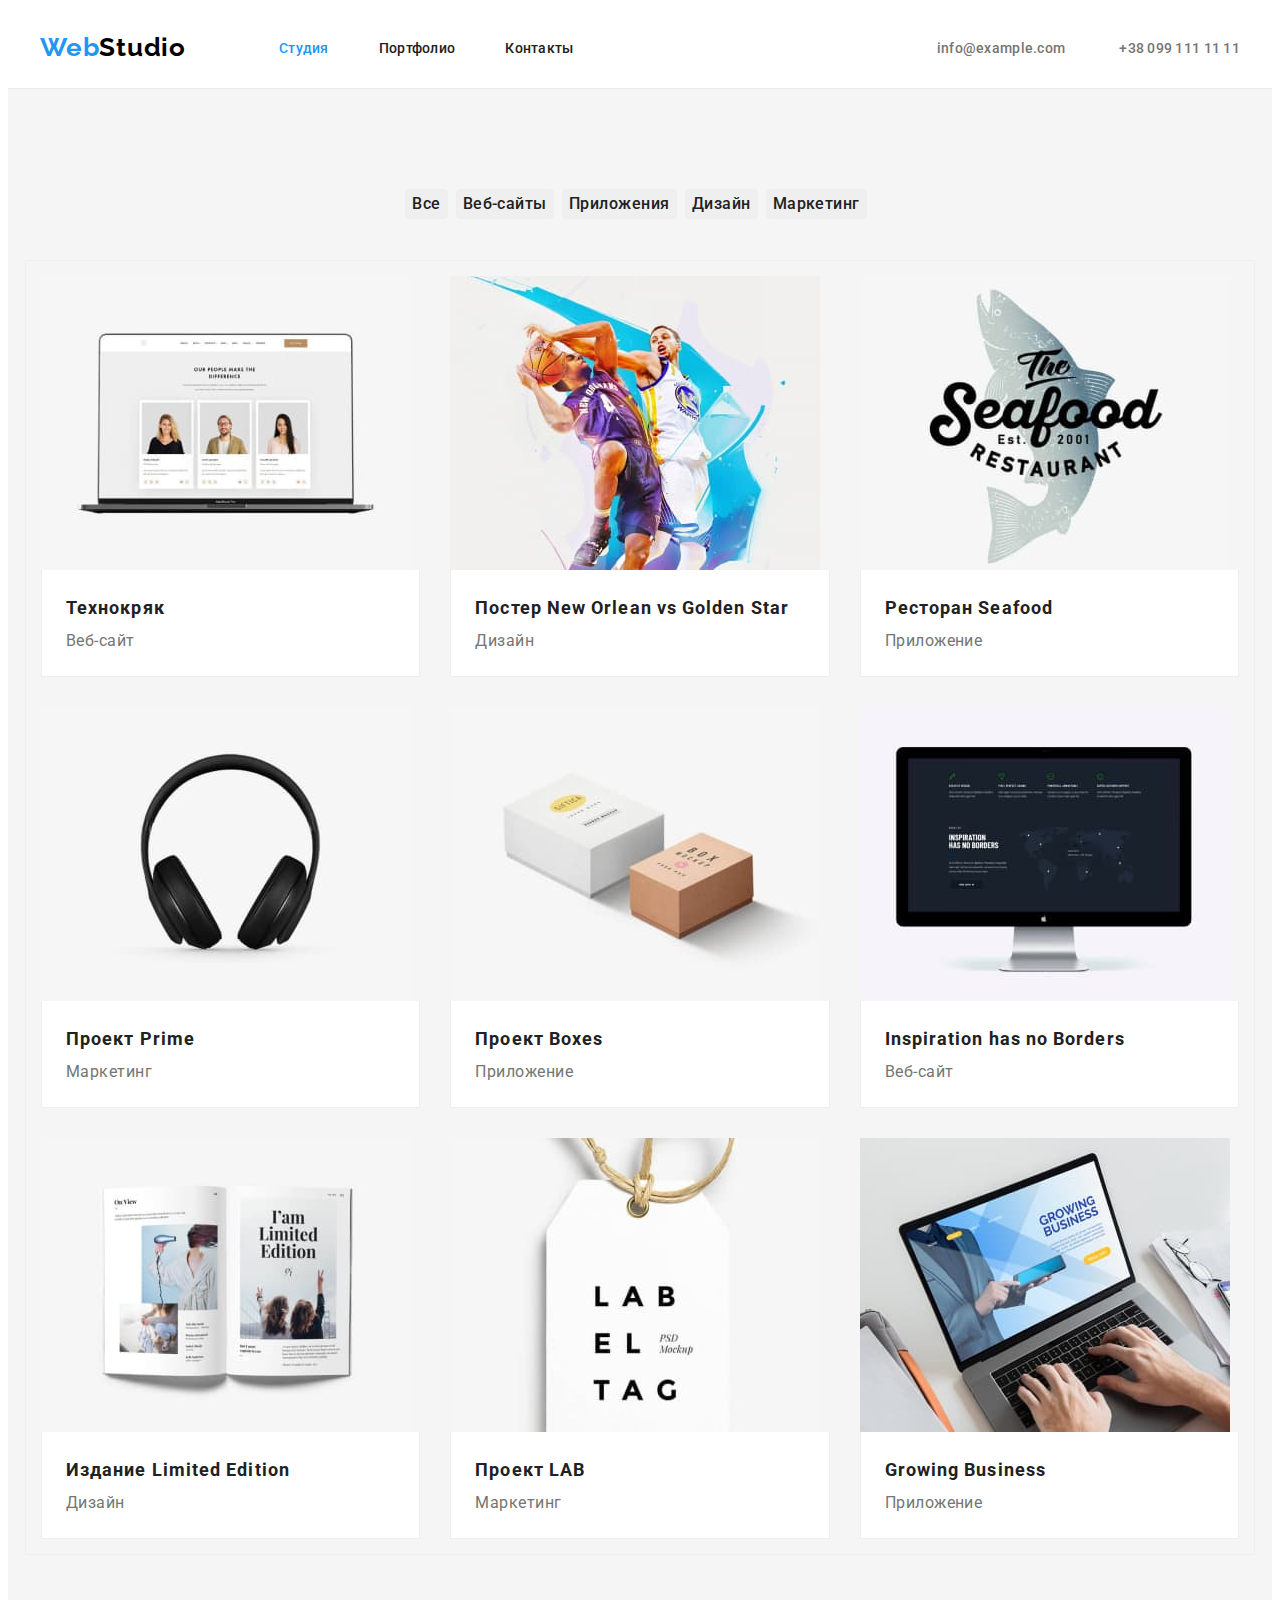
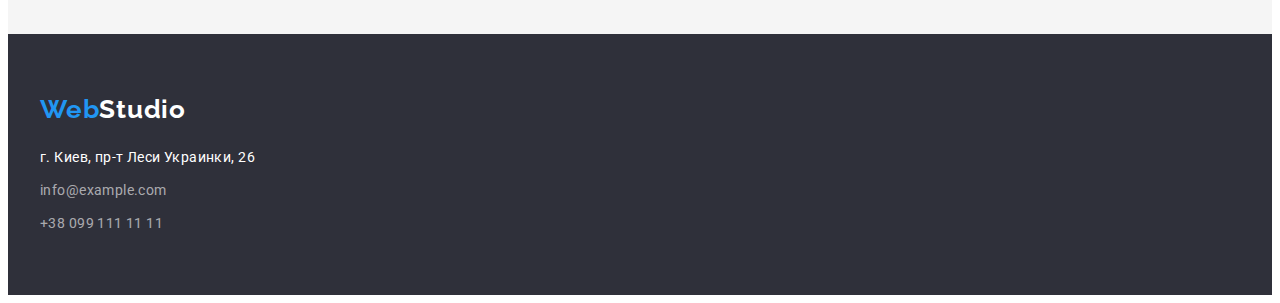
==== portfolio.html @ bb8dd471 "HW 3" ====
<!DOCTYPE html>
<html lang="ru">
  <head>
    <meta charset="UTF-8" />
    <meta http-equiv="X-UA-Compatible" content="IE=edge" />
    <meta name="viewport" content="width=device-width, initial-scale=1.0" />
    <title>WebStudio</title>
    <link rel="preconnect" href="https://fonts.googleapis.com" />
    <link rel="preconnect" href="https://fonts.gstatic.com" crossorigin />
    <link
      href="https://fonts.googleapis.com/css2?family=Raleway:wght@700&family=Roboto:wght@400;500;700;900&display=swap"
      rel="stylesheet"
    />
    <link
      rel="stylesheet"
      href="https://cdnjs.cloudflare.com/ajax/libs/modern-normalize/1.1.0/modern-normalize.min.css"
      integrity="sha512-wpPYUAdjBVSE4KJnH1VR1HeZfpl1ub8YT/NKx4PuQ5NmX2tKuGu6U/JRp5y+Y8XG2tV+wKQpNHVUX03MfMFn9Q=="
      crossorigin="anonymous"
      referrerpolicy="no-referrer"
    />
    <link rel="stylesheet" href="./css/styles.css" />
  </head>
  <body>
    <header class="header">
      <div class="container">
        <a href="./index.html" class="header-logo link logo">Web<span>Studio</span></a>
        <nav class="header-nav">
          <ul class="header-list list">
            <li class="header-item">
              <a href="./index.html" class="header-link link current">Студия</a>
            </li>
            <li class="header-item">
              <a href="./portfolio.html" class="header-link link">Портфолио</a>
            </li>
            <li class="header-item"><a href="" class="header-link link">Контакты</a></li>
          </ul>
        </nav>
        <div class="heder-connect">
          <a href="mailto:info@example.com" class="header-mail link">info@example.com</a>
          <a href="tel:+380991111111" class="header-tel link">+38 099 111 11 11</a>
        </div>
      </div>
    </header>
    <main>
      <section class="portfolio">
        <div class="container">
          <h1 class="visually-hidden">Портфолио</h1>
          <ul class="filter-list-btn list">
            <li><button type="button" class="filter-btn btn">Все</button></li>
            <li><button type="button" class="filter-btn btn">Веб-сайты</button></li>
            <li><button type="button" class="filter-btn btn">Приложения</button></li>
            <li><button type="button" class="filter-btn btn">Дизайн</button></li>
            <li><button type="button" class="filter-btn btn">Маркетинг</button></li>
          </ul>
        </div>
        <div class="container">
          <ul class="portfolio-list list">
            <li class="portfolio-item">
              <img src="images/image1.jpg" alt="Веб-сайт" width="370" height="294" />
              <div class="portfolio-border">
                <h3 class="portfolio-item-title">Технокряк</h3>
                <p class="portfolio-item-text">Веб-сайт</p>
              </div>
            </li>
            <li class="portfolio-item">
              <img src="images/image2.jpg" alt="Постер" width="370" height="294" />
              <div class="portfolio-border">
                <h3 class="portfolio-item-title">Постер New Orlean vs Golden Star</h3>
                <p class="portfolio-item-text">Дизайн</p>
              </div>
            </li>
            <li class="portfolio-item">
              <img src="images/image3.jpg" alt="Ресторан" width="370" height="294" />
              <div class="portfolio-border">
                <h3 class="portfolio-item-title">Ресторан Seafood</h3>
                <p class="portfolio-item-text">Приложение</p>
              </div>
            </li>
            <li class="portfolio-item">
              <img src="images/image4.jpg" alt="Проект" width="370" height="294" />
              <div class="portfolio-border">
                <h3 class="portfolio-item-title">Проект Prime</h3>
                <p class="portfolio-item-text">Маркетинг</p>
              </div>
            </li>
            <li class="portfolio-item">
              <img src="images/image5.jpg" alt="Проект" width="370" height="294" />
              <div class="portfolio-border">
                <h3 class="portfolio-item-title">Проект Boxes</h3>
                <p class="portfolio-item-text">Приложение</p>
              </div>
            </li>
            <li class="portfolio-item">
              <img src="images/image6.jpg" alt="Веб-сайт" width="370" height="294" />
              <div class="portfolio-border">
                <h3 class="portfolio-item-title">Inspiration has no Borders</h3>
                <p class="portfolio-item-text">Веб-сайт</p>
              </div>
            </li>
            <li class="portfolio-item">
              <img src="images/image7.jpg" alt="Издание" width="370" height="294" />
              <div class="portfolio-border">
                <h3 class="portfolio-item-title">Издание Limited Edition</h3>
                <p class="portfolio-item-text">Дизайн</p>
              </div>
            </li>
            <li class="portfolio-item">
              <img src="images/image8.jpg" alt="Проект" width="370" height="294" />
              <div class="portfolio-border">
                <h3 class="portfolio-item-title">Проект LAB</h3>
                <p class="portfolio-item-text">Маркетинг</p>
              </div>
            </li>
            <li class="portfolio-item">
              <img src="images/image9.jpg" alt="Приложение" width="370" height="294" />
              <div class="portfolio-border">
                <h3 class="portfolio-item-title">Growing Business</h3>
                <p class="portfolio-item-text">Приложение</p>
              </div>
            </li>
          </ul>
        </div>
      </section>
    </main>
    <footer class="footer">
      <div class="container">
        <a href="./index.html" class="footer-logo link logo">Web<span>Studio</span></a>
        <address class="footer-contacts">
          <ul class="footer-list list">
            <li class="footer-item">
              <a
                href="https://bit.ly/3pXMvUd"
                target="_blank"
                rel="noopener noreferrer"
                class="footer-address link"
                >г. Киев, пр-т Леси Украинки, 26</a
              >
            </li>
            <li class="footer-item">
              <a href="mailto:info@example.com" class="footer-mail link">info@example.com</a>
            </li>
            <li class="footer-item">
              <a href="tel:+380991111111" class="footer-tel link">+38 099 111 11 11</a>
            </li>
          </ul>
        </address>
      </div>
    </footer>
  </body>
</html>
---- css/styles.css ----
:root {
  --first-title-color: #212121;
  --second-title-color: #757575;
  --first-btn-color: #212121;
  --second-btn-color: #757575;
  --accent-color: #2196f3;
}
p,
h1,
h2,
h3,
h4,
h5,
h6 {
  margin: 0;
}
ul,
ol {
  margin: 0;
  padding-left: 0;
}
address {
  font-style: normal;
}
a {
  color: currentColor;
}
button {
  cursor: pointer;
}
img {
  display: block;
}
body {
  font-family: 'Roboto', sans-serif;
  color: var(--first-title-color);
}
section {
  padding-top: 94px;
  padding-bottom: 94px;
}
.list {
  list-style: none;
}
.link {
  text-decoration: none;
}
.container {
  width: 1200px;
  margin-left: auto;
  margin-right: auto;
  padding-left: 15px;
  padding-right: 15px;
}
.logo {
  font-family: 'Raleway', sans-serif;
  font-style: normal;
  font-weight: 700;
  font-size: 26px;
  line-height: calc(31 / 26);
  letter-spacing: 0.03em;
  color: var(--accent-color);
}
.title {
  font-weight: 700;
  font-size: 36px;
  line-height: calc(42 / 36);
  text-align: center;
  letter-spacing: 0.03em;
  color: var(--first-title-color);
}
.visually-hidden {
  position: absolute;
  white-space: nowrap;
  width: 1px;
  height: 1px;
  overflow: hidden;
  border: 0;
  padding: 0;
  clip: rect(0 0 0 0);
  clip-path: inset(50%);
  margin: -1px;
}
.header-list .link.current {
  color: var(--accent-color);
}
/*----------HEADER----------*/
.header {
  padding-top: 24px;
  padding-bottom: 25px;
  border-bottom: 1px solid #ececec;
}
.header > .container {
  display: flex;
  align-items: center;
}
.header-logo span {
  color: #000000;
}
.header-logo {
  margin-right: 93px;
}
.header-list {
  display: flex;
}
.header-link {
  font-weight: 500;
  font-size: 14px;
  line-height: calc(16 / 14);
  letter-spacing: 0.02em;
  color: var(--first-title-color);
  padding: 32px 0;
}
.header-item:not(:last-child) {
  margin-right: 50px;
}
.header-link:hover,
.header-link:focus {
  color: var(--accent-color);
}
.header-mail {
  font-weight: 500;
  font-size: 14px;
  line-height: calc(16 / 14);
  letter-spacing: 0.02em;
  color: var(--second-title-color);
  margin-right: 50px;
}
.header-mail:hover,
.header-mail:focus {
  color: var(--accent-color);
}
.header-tel {
  font-weight: 500;
  font-size: 14px;
  line-height: calc(16 / 14);
  letter-spacing: 0.02em;
  color: var(--second-title-color);
}
.header-tel:hover,
.header-tel:focus {
  color: var(--accent-color);
}
.heder-connect {
  margin-left: auto;
}
/*----------SLOGAN----------*/
.slogan {
  background-color: #2f303a;
  padding-top: 0;
  padding-bottom: 0;
}
.slogan-container {
  padding-top: 200px;
  padding-bottom: 200px;
  margin-left: auto;
  margin-right: auto;
  text-align: center;
}
.slogan-title {
  font-weight: 900;
  font-size: 44px;
  line-height: calc(60 / 44);
  text-align: center;
  letter-spacing: 0.06em;
  color: #ffffff;
  text-transform: uppercase;

  max-width: 696px;
  margin: 0 auto 0 auto;
}

.slogan-title-btn {
  font-family: inherit;
  font-style: normal;
  font-weight: 700;
  font-size: 16px;
  line-height: calc(30 / 16);
  display: flex;
  align-items: center;
  text-align: center;
  letter-spacing: 0.06em;
  color: #ffffff;
  background-color: var(--accent-color);

  margin-top: 30px auto 0;
  display: block;
  padding: 10px 32px;
  min-width: 216px;
  height: 50px;
  margin-left: auto;
  margin-right: auto;
  border: 1px solid var(--accent-color);
  border-radius: 4px;
}
.slogan-title-btn:hover,
.slogan-title-btn:focus {
  background: #188ce8;
  border: 1px solid #188ce8;
  border-radius: 4px;
}
/*----------ABOUT----------*/
.about {
  background: #f5f5f5;
  padding-bottom: 0;
}
.about-item:not(:last-child) {
  margin-right: 30px;
}
.about-list {
  display: flex;
}
.about-item {
  max-width: 270px;
}
.about-item-title {
  font-weight: 700;
  font-size: 14px;
  line-height: calc(16 / 14);
  letter-spacing: 0.03em;
  text-transform: uppercase;
  color: var(--first-title-color);
  margin-bottom: 10px;
}
.about-text {
  font-size: 14px;
  line-height: calc(24 / 14);
  letter-spacing: 0.03em;
  color: var(--second-title-color);
  padding-bottom: 10px;
}
/*----------WORK----------*/
.work {
  background: #f5f5f5;
}
.work-title {
  margin-bottom: 50px;
}
.work-list {
  display: flex;
}
.work-item:not(:last-child) {
  margin-right: 30px;
}
/*----------TEAM----------*/
.team {
  background: #f5f4fa;
}
.team-title {
  margin-bottom: 50px;
}
.team-list {
  display: flex;
  gap: 30px;
}
.team-item {
  background: #ffffff;
  width: calc((100%-60px) / 3);
  border: 1px solid #eeeeee;
  border-radius: 0 0 4px 4px;
}
.team-item-title {
  font-weight: 500;
  font-size: 16px;
  line-height: calc(19 / 16);
  text-align: center;
  letter-spacing: 0.03em;
  color: var(--first-title-color);
  margin-top: 30px;
  margin-bottom: 10px;
}
.team-text {
  font-size: 16px;
  line-height: calc(19 / 16);
  text-align: center;
  letter-spacing: 0.03em;
  color: var(--second-title-color);
  margin-bottom: 30px;
}
/*----------FOOTER----------*/
.footer {
  background: #2f303a;
  padding: 60px auto;
}
.footer-logo {
  margin-bottom: 20px;
  display: block;
  padding-top: 60px;
}
.footer-logo span {
  color: #ffffff;
}
.footer-address {
  display: block;
  font-size: 14px;
  line-height: calc(24 / 14);
  letter-spacing: 0.03em;
  color: #ffffff;
  margin-bottom: 9px;
}
.footer-mail {
  display: block;
  font-size: 14px;
  line-height: calc(24 / 14);
  letter-spacing: 0.03em;
  color: rgba(255, 255, 255, 0.6);
  margin-bottom: 9px;
}
.footer-tel {
  display: block;
  font-size: 14px;
  line-height: calc(24 / 14);
  letter-spacing: 0.03em;
  color: rgba(255, 255, 255, 0.6);
  padding-bottom: 60px;
}
/*----------FILTER----------*/
.filter-list-btn {
  display: flex;
  justify-content: center;
  padding: 6px 22px;
  margin-bottom: 50px;
}
.filter-btn {
  font-family: inherit;
  font-style: normal;
  font-weight: 500;
  font-size: 16px;
  line-height: calc(26 / 16);
  text-align: center;
  letter-spacing: 0.03em;
  color: var(--first-btn-color);
  border: 1px solid #eeeeee;
  border-radius: 4px;
}
.filter-btn:not(last-child) {
  margin-right: 8px;
}
.filter-btn:hover,
.filter-btn:focus {
  color: #ffffff;
  background: var(--accent-color);
  border-color: 1px solid var(--accent-color);
  border-radius: 4px;
}
/*----------PORTFOLIO----------*/
.portfolio {
  background: #f5f5f5;
}
.portfolio-list {
  display: flex;
  flex-wrap: wrap;
  margin: -15px;
  border: 1px solid #eeeeee;
}
.portfolio-item {
  width: calc(100% / 3 - 30px);
  margin: 15px;
}
.portfolio-border {
  border: 1px solid #eeeeee;
  border-top: none;
  background-color: #fff;
  padding: 20px 24px;
  max-width: 370px;
}
.portfolio-item-title {
  font-weight: 700;
  font-size: 18px;
  line-height: calc(36 / 18);
  letter-spacing: 0.06em;
  color: var(--first-title-color);
}
.portfolio-item-text {
  font-size: 16px;
  line-height: calc(30 / 16);
  letter-spacing: 0.03em;
  color: var(--second-title-color);
}
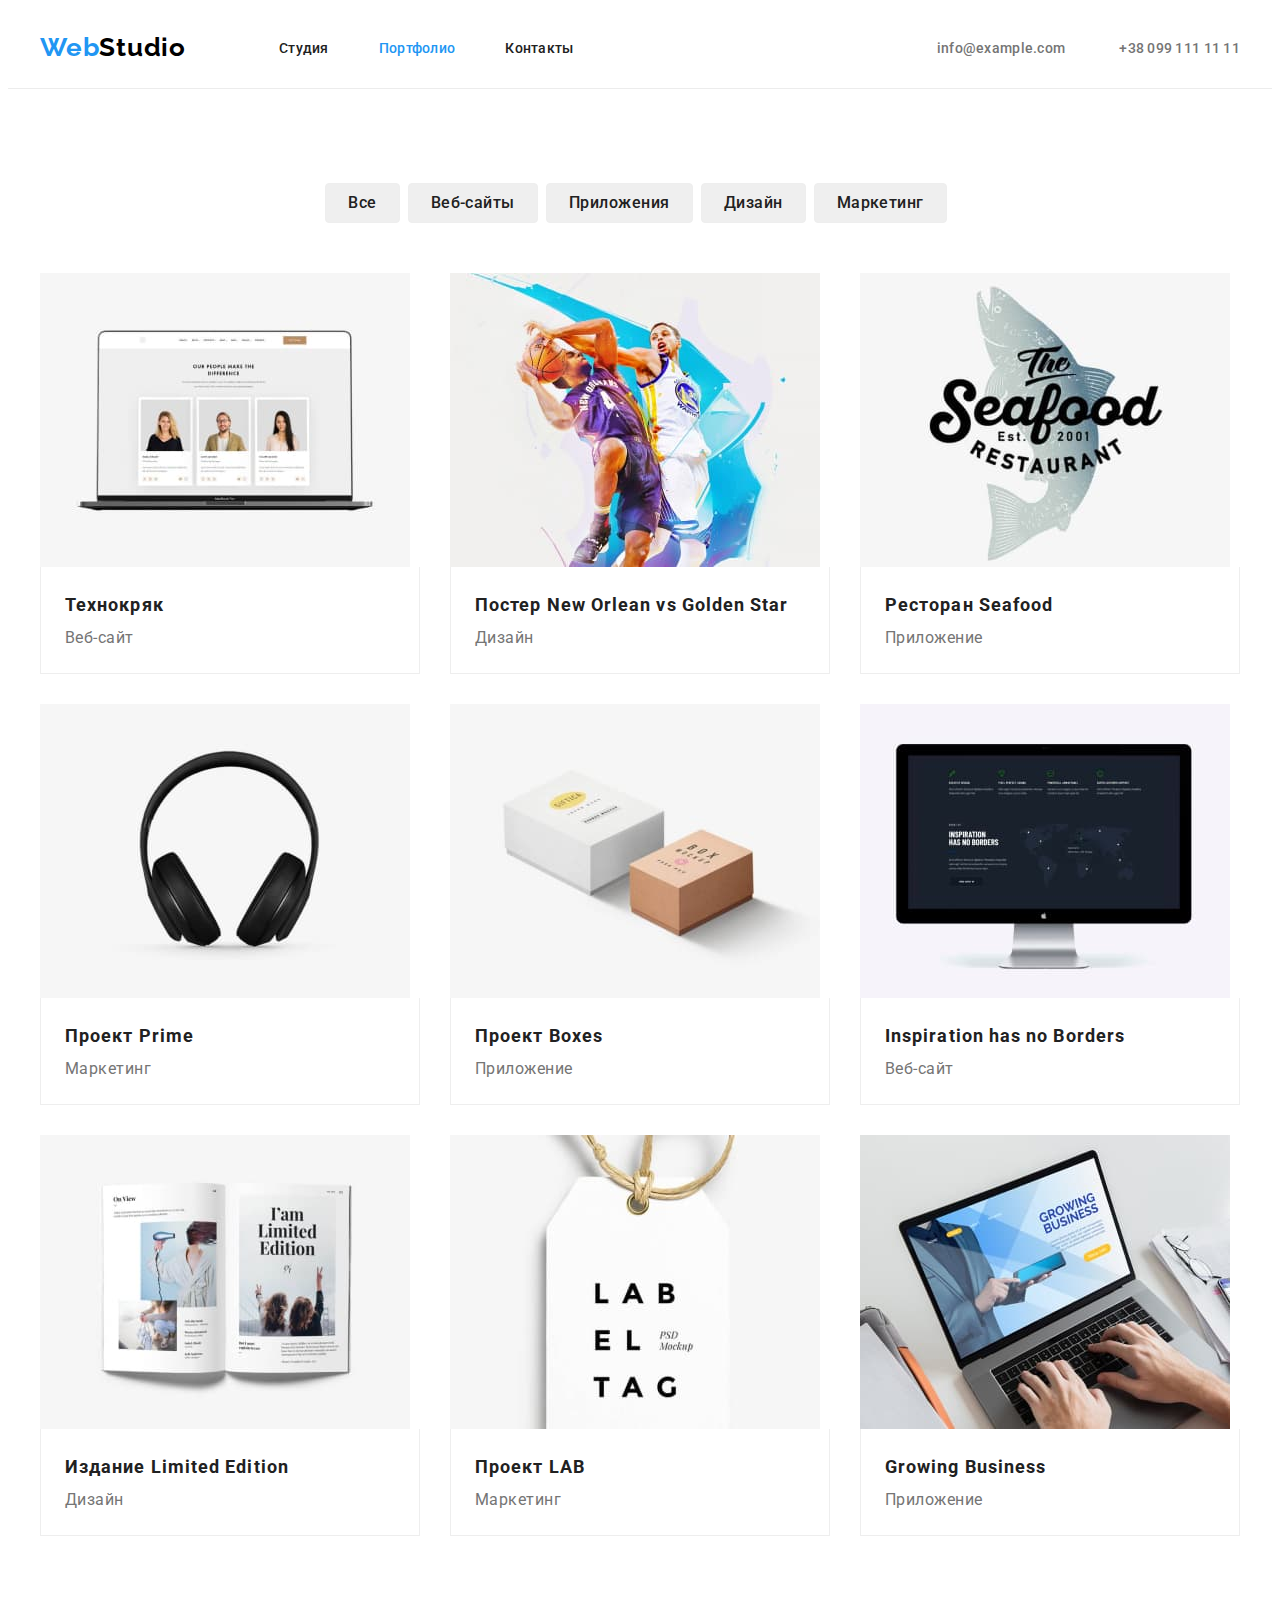
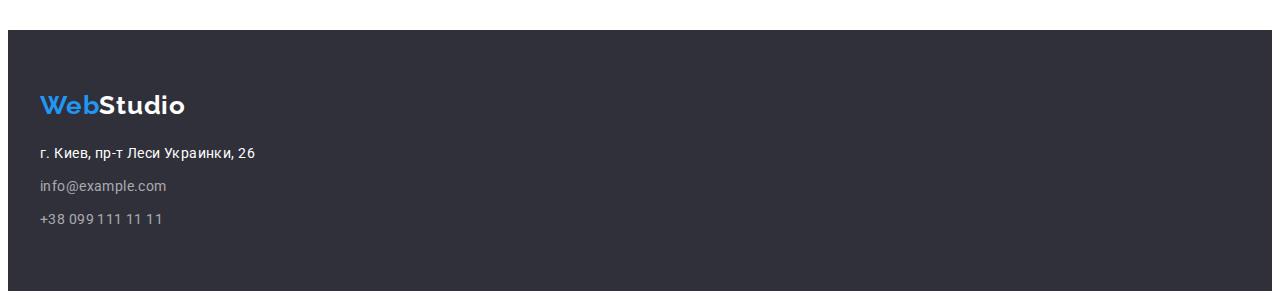
==== commit a8b768c3: "HW 3 зі змінами" ====
--- a/portfolio.html
+++ b/portfolio.html
@@ -27,10 +27,10 @@
         <nav class="header-nav">
           <ul class="header-list list">
             <li class="header-item">
-              <a href="./index.html" class="header-link link current">Студия</a>
+              <a href="./index.html" class="header-link link">Студия</a>
             </li>
             <li class="header-item">
-              <a href="./portfolio.html" class="header-link link">Портфолио</a>
+              <a href="./portfolio.html" class="header-link link current">Портфолио</a>
             </li>
             <li class="header-item"><a href="" class="header-link link">Контакты</a></li>
           </ul>
@@ -46,11 +46,21 @@
         <div class="container">
           <h1 class="visually-hidden">Портфолио</h1>
           <ul class="filter-list-btn list">
-            <li><button type="button" class="filter-btn btn">Все</button></li>
-            <li><button type="button" class="filter-btn btn">Веб-сайты</button></li>
-            <li><button type="button" class="filter-btn btn">Приложения</button></li>
-            <li><button type="button" class="filter-btn btn">Дизайн</button></li>
-            <li><button type="button" class="filter-btn btn">Маркетинг</button></li>
+            <li class="filter-item-btn">
+              <button type="button" class="filter-btn btn">Все</button>
+            </li>
+            <li class="filter-item-btn">
+              <button type="button" class="filter-btn btn">Веб-сайты</button>
+            </li>
+            <li class="filter-item-btn">
+              <button type="button" class="filter-btn btn">Приложения</button>
+            </li>
+            <li class="filter-item-btn">
+              <button type="button" class="filter-btn btn">Дизайн</button>
+            </li>
+            <li class="filter-item-btn">
+              <button type="button" class="filter-btn btn">Маркетинг</button>
+            </li>
           </ul>
         </div>
         <div class="container">
--- a/css/styles.css
+++ b/css/styles.css
@@ -167,7 +167,7 @@
   text-transform: uppercase;
 
   max-width: 696px;
-  margin: 0 auto 0 auto;
+  margin: 0 auto 30px auto;
 }
 
 .slogan-title-btn {
@@ -227,7 +227,6 @@
   line-height: calc(24 / 14);
   letter-spacing: 0.03em;
   color: var(--second-title-color);
-  padding-bottom: 10px;
 }
 /*----------WORK----------*/
 .work {
@@ -266,7 +265,6 @@
   text-align: center;
   letter-spacing: 0.03em;
   color: var(--first-title-color);
-  margin-top: 30px;
   margin-bottom: 10px;
 }
 .team-text {
@@ -275,17 +273,20 @@
   text-align: center;
   letter-spacing: 0.03em;
   color: var(--second-title-color);
-  margin-bottom: 30px;
+}
+.team-border {
+  padding-top: 30px;
+  padding-bottom: 30px;
 }
 /*----------FOOTER----------*/
 .footer {
   background: #2f303a;
-  padding: 60px auto;
+  padding-top: 60px;
+  padding-bottom: 60px;
 }
 .footer-logo {
   margin-bottom: 20px;
   display: block;
-  padding-top: 60px;
 }
 .footer-logo span {
   color: #ffffff;
@@ -312,13 +313,11 @@
   line-height: calc(24 / 14);
   letter-spacing: 0.03em;
   color: rgba(255, 255, 255, 0.6);
-  padding-bottom: 60px;
 }
 /*----------FILTER----------*/
 .filter-list-btn {
   display: flex;
   justify-content: center;
-  padding: 6px 22px;
   margin-bottom: 50px;
 }
 .filter-btn {
@@ -332,8 +331,9 @@
   color: var(--first-btn-color);
   border: 1px solid #eeeeee;
   border-radius: 4px;
-}
-.filter-btn:not(last-child) {
+  padding: 6px 22px;
+}
+.filter-item-btn:not(last-child) {
   margin-right: 8px;
 }
 .filter-btn:hover,
@@ -344,14 +344,10 @@
   border-radius: 4px;
 }
 /*----------PORTFOLIO----------*/
-.portfolio {
-  background: #f5f5f5;
-}
 .portfolio-list {
   display: flex;
   flex-wrap: wrap;
   margin: -15px;
-  border: 1px solid #eeeeee;
 }
 .portfolio-item {
   width: calc(100% / 3 - 30px);
